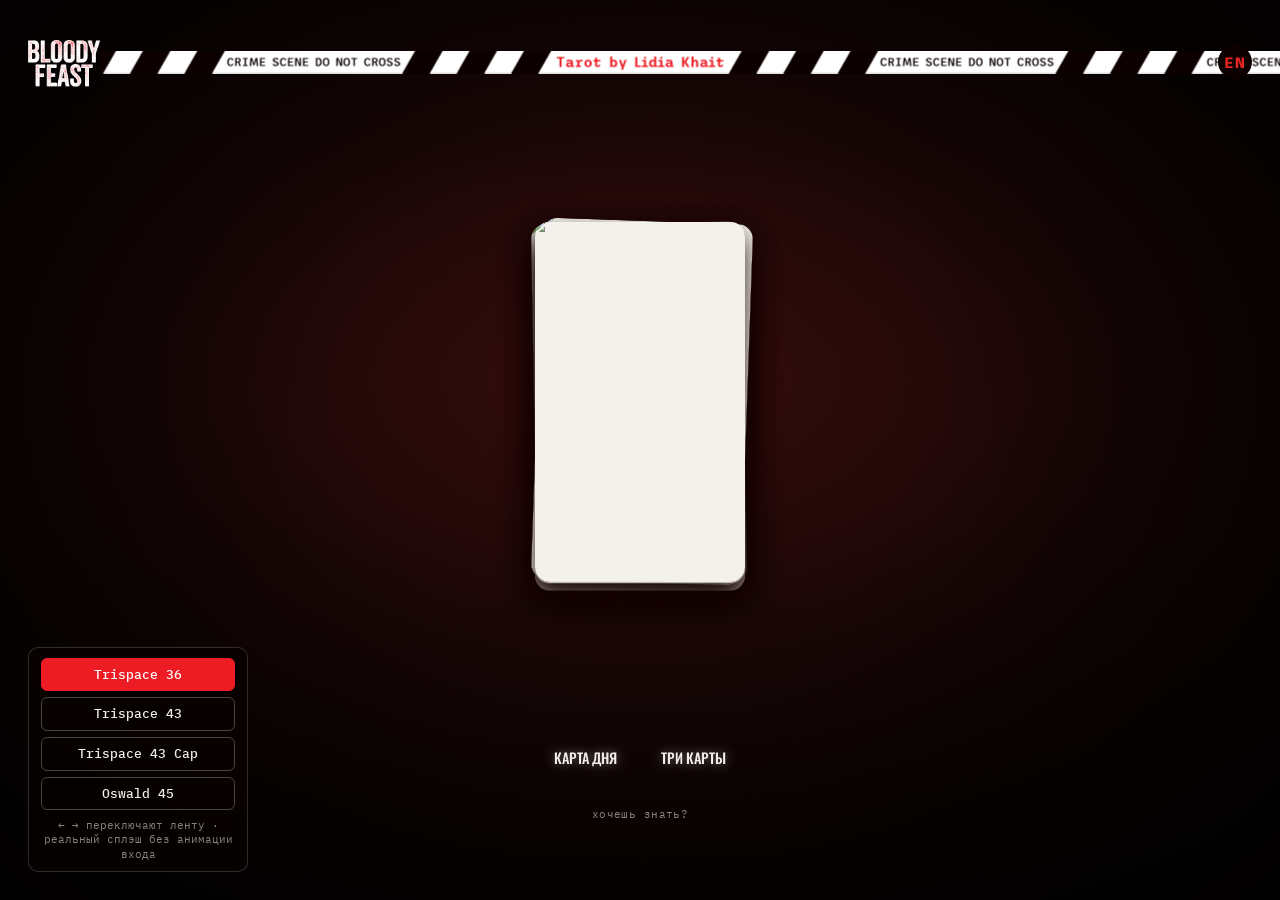
==== tape-screen.html @ b01a29f0 "Cursor: add a splash-screen tape picker so the non-base SVGs can be compared live." ====
<!DOCTYPE html>
<html lang="ru">
<head>
<meta charset="UTF-8">
<meta name="viewport" content="width=device-width, initial-scale=1, viewport-fit=cover">
<title>Tape screen preview</title>
<link href="https://fonts.googleapis.com/css2?family=IBM+Plex+Mono:wght@300;400;500;700&family=Montserrat:wght@600&family=Oswald:wght@500;700&family=Trispace:wght@100;300;400;500;600;700&display=swap" rel="stylesheet">
<link rel="stylesheet" href="style.css?v=139">
<style>
  /* jump straight to the docked splash — compare tapes on the live layout */
  body.tape-preview{cursor:default;}
  body.tape-preview .glow,
  body.tape-preview .vignette{pointer-events:none;}
  .tape-picker{
    position:fixed; left:28px; bottom:28px;
    z-index:100; display:flex; flex-direction:column; gap:6px; align-items:stretch;
    max-width:220px;
    padding:10px 12px; border-radius:10px;
    background:rgba(8,2,2,.78); border:1px solid rgba(242,239,234,.18);
    backdrop-filter:blur(8px);
  }
  .tape-picker button{
    appearance:none; border:1px solid rgba(242,239,234,.28);
    background:transparent; color:#f2efea;
    font:500 13px/1.2 'IBM Plex Mono', monospace;
    padding:8px 12px; border-radius:6px; cursor:pointer;
  }
  .tape-picker button:hover{border-color:#ed1c24; color:#fff;}
  .tape-picker button.is-on{background:#ed1c24; border-color:#ed1c24; color:#fff;}
  .tape-picker .hint{
    width:100%; text-align:center; color:rgba(242,239,234,.55);
    font:400 11px/1.3 'IBM Plex Mono', monospace; margin-top:2px;
  }
  @media (hover:hover) and (pointer:fine){
    body.tape-preview #opening{padding-bottom:88px;}
  }
</style>
</head>
<body class="noir intro-done fonts-ready tape-preview">
<div class="glow"></div>
<canvas id="dust"></canvas>
<div class="vignette"></div>
<div class="chalk" id="chalk" aria-hidden="true">
  <img id="chalkPlain" src="assets/SVG/contour%20without%20frame.svg?v=2" alt="">
  <img id="chalkFrame" src="assets/SVG/contour%20with%20frame.svg?v=2" alt="">
</div>

<div id="intro" class="intro-layer" aria-hidden="true">
  <div class="intro-brand" id="introBrand">
    <img class="intro-logo" id="introLogo" src="assets/logo-big.png" alt="Bloody Feast Tarot">
    <div class="intro-tape-wrap" id="introTapeWrap">
      <div class="intro-tape" id="introTape" role="img" aria-label="Crime scene tape"></div>
    </div>
  </div>
</div>

<div class="lang-switch" id="langSwitch"><button id="langBtn" aria-label="Language">EN</button></div>

<div class="scene" id="opening">
  <div class="velvet" id="velvet">
    <div class="deck-stack" id="deckStack">
      <div class="dcard"><img src="assets/card-back.png" alt=""><div class="paper"></div></div>
      <div class="dcard"><img src="assets/card-back.png" alt=""><div class="paper"></div></div>
      <div class="dcard"><img src="assets/card-back.png" alt=""><div class="paper"></div></div>
    </div>
  </div>
  <div class="spread-options" id="spreadOpts">
    <div class="opt-col"><button class="opt" data-mode="day">Карта дня</button></div>
    <button class="opt" data-mode="three">Три карты</button>
  </div>
  <div class="whisper" id="whisper">хочешь знать?</div>
</div>

<nav class="tape-picker" id="tapePicker" aria-label="Tape variants">
  <button type="button" data-tape="Trispace 36.svg" class="is-on">Trispace 36</button>
  <button type="button" data-tape="Trispace 43.svg">Trispace 43</button>
  <button type="button" data-tape="Trispace 43 Cap.svg">Trispace 43 Cap</button>
  <button type="button" data-tape="Oswald 45.svg">Oswald 45</button>
  <div class="hint">← → переключают ленту · реальный сплэш без анимации входа</div>
</nav>

<script>
const TAPES=[
  'Trispace 36.svg',
  'Trispace 43.svg',
  'Trispace 43 Cap.svg',
  'Oswald 45.svg',
];

async function loadTape(name){
  const host=document.getElementById('introTape');
  const raw=await fetch(encodeURI('assets/SVG/'+name)).then(r=>r.text());
  const doc=new DOMParser().parseFromString(raw,'image/svg+xml');
  const svg=doc.querySelector('svg');
  if(!svg || !host) return null;
  svg.setAttribute('preserveAspectRatio','xMinYMid meet');
  for(const img of svg.querySelectorAll('image')){
    const href=img.getAttribute('href')||img.getAttributeNS('http://www.w3.org/1999/xlink','href');
    if(href){
      img.setAttributeNS('http://www.w3.org/1999/xlink','href',href);
      img.setAttribute('href',href);
    }
  }
  host.replaceChildren(svg);
  return svg;
}

function redLetters(svg){
  return [...svg.querySelectorAll('path.cls-1, path.st1')];
}
function letterBox(letters){
  let minX=Infinity,maxX=-Infinity,minY=Infinity,maxY=-Infinity;
  for(const letter of letters){
    const b=letter.getBBox();
    minX=Math.min(minX,b.x); maxX=Math.max(maxX,b.x+b.width);
    minY=Math.min(minY,b.y); maxY=Math.max(maxY,b.y+b.height);
  }
  return {cx:(minX+maxX)/2};
}

function isDesk(){
  return matchMedia('(hover:hover) and (pointer:fine)').matches;
}

function placeTape(svg){
  const tape=document.getElementById('introTapeWrap');
  const host=document.getElementById('introTape');
  const brand=document.getElementById('introBrand');
  if(!svg || !tape || !host) return;
  const letters=redLetters(svg);
  const vb=svg.viewBox.baseVal;
  if(!letters.length || !vb?.width) return;
  const redFrac=letterBox(letters).cx/vb.width;
  const desk=isDesk();
  if(!desk){
    tape.style.height='35px';
    void host.offsetWidth;
    const hostW=host.offsetWidth||1;
    const L=tape.getBoundingClientRect().left;
    const p=100*(innerWidth/2-L-redFrac*hostW)/hostW;
    host.style.transform=`translateX(${p}%)`;
    return;
  }
  const safeTop=parseFloat(getComputedStyle(document.documentElement).paddingTop)||0;
  const left=28, top=40+safeTop, width=72;
  const cssTapeH=Math.max(14, Math.min(23, innerWidth*0.03));
  const aspect=vb.width/vb.height;
  const L=left+width;
  const mid=innerWidth/2;
  const minW=Math.max((mid-L)/redFrac,(innerWidth-mid)/(1-redFrac))+4;
  const H=Math.max(cssTapeH, minW/aspect);
  tape.style.height=H+'px';
  brand.style.left=left+'px';
  brand.style.top=top+'px';
  brand.style.width=width+'px';
  void host.offsetWidth;
  const W=host.offsetWidth||1;
  const p=100*(mid-L-redFrac*W)/W;
  host.style.transform=`translateX(${p}%)`;
}

let current=0;
async function show(i){
  current=(i+TAPES.length)%TAPES.length;
  const name=TAPES[current];
  document.querySelectorAll('.tape-picker button[data-tape]').forEach(btn=>{
    btn.classList.toggle('is-on', btn.dataset.tape===name);
  });
  const svg=await loadTape(name);
  requestAnimationFrame(()=>placeTape(svg));
}

document.getElementById('tapePicker').addEventListener('click', e=>{
  const btn=e.target.closest('button[data-tape]');
  if(!btn) return;
  show(TAPES.indexOf(btn.dataset.tape));
});
addEventListener('keydown', e=>{
  if(e.key==='ArrowRight' || e.key==='ArrowDown') show(current+1);
  if(e.key==='ArrowLeft' || e.key==='ArrowUp') show(current-1);
});
addEventListener('resize', ()=>{
  const svg=document.querySelector('#introTape svg');
  if(svg) placeTape(svg);
});

show(0);
</script>
</body>
</html>
---- style.css ----
:root{
  box-sizing:border-box; padding-top:env(safe-area-inset-top,0px); padding-bottom:env(safe-area-inset-bottom,0px);
  --red:#a11322; --ink:#eee3d8; --muted:#9d8f8a;
  /*--card-edge:.01px solid #2b0503; */ /* thin warm near-black red outline of every card */
  /* theme: gold esoteric by default, body.noir switches to the deck's red / black / white */
  --accent:#c9a24b; --accent-rgb:201,162,75; --orient:#d1444f;
  --glow:rgba(180,120,40,.16); --head-font:'Cinzel',serif;
  --tface-bg:radial-gradient(ellipse at 50% 38%, #310d06 0%, #1a0a0e 60%, #0c0507 100%);
  --tface-frame:rgba(201,162,75,.55); --tface-num:var(--accent); --tface-text:var(--accent);
}
/* noir background: dark burgundy velvet - sheen in the middle, deep folds at the edges, fine pile grain */
body.noir{
  background:radial-gradient(ellipse 75% 65% at 50% 42%, #2a0a09 0%, #1a0606 45%, #0c0303 80%, #060202 100%);
}
body.noir::before{content:''; position:fixed; inset:0; z-index:0; pointer-events:none; opacity:.22; mix-blend-mode:overlay;
  background:url("data:image/svg+xml,%3Csvg xmlns='http://www.w3.org/2000/svg' width='220' height='220'%3E%3Cfilter id='n'%3E%3CfeTurbulence type='fractalNoise' baseFrequency='.9' numOctaves='2' stitchTiles='stitch'/%3E%3CfeColorMatrix values='0 0 0 0 .5 0 0 0 0 .5 0 0 0 0 .5 0 0 0 1.2 0'/%3E%3C/filter%3E%3Crect width='100%25' height='100%25' filter='url(%23n)'/%3E%3C/svg%3E");}
body.noir{
  --red:#e42423; --ink:#e9e6e1; --muted:#aaa6a1;
  --accent:#f2efea; --accent-rgb:242,239,234; --orient:#e42423;
  --glow:rgba(110,35,20,.14); --head-font:'Trispace',sans-serif;
  --tface-bg:#f4f1ec; --tface-frame:#111; --tface-num:#e42423; --tface-text:#111;
}
*{box-sizing:border-box; -webkit-tap-highlight-color:transparent;}
html,body{height:100%;margin:0; background:#050303; overflow:hidden; font-family:'Trispace',sans-serif;}
body{color:var(--ink); position:relative;}
canvas#dust{position:fixed; inset:0; z-index:1; pointer-events:none;}
.vignette{position:fixed; inset:0; z-index:2; pointer-events:none;
  background:radial-gradient(ellipse at 50% 45%, transparent 30%, rgba(0,0,0,.75) 100%);}
/* chalk body behind the deck. the drawings are already transparent, so the white line sits on the velvet */
.chalk{display:none;}
@media (hover:hover) and (pointer:fine){
  .chalk{display:block; position:fixed; inset:0; z-index:1; pointer-events:none;}
  .chalk img{position:absolute; left:50%; top:50%; width:min(92vw, 1120px); opacity:0;
    user-select:none; -webkit-user-drag:none; transform-origin:50% 50%;}
}
.glow{position:fixed; inset:0; z-index:0; pointer-events:none;
  background:radial-gradient(ellipse 55% 40% at 50% 42%, var(--glow), transparent 70%);
  animation:flicker 5s infinite ease-in-out;}
@keyframes flicker{0%,100%{opacity:.85}30%{opacity:1}45%{opacity:.7}60%{opacity:.95}80%{opacity:.75}}

.scene{position:fixed; inset:0; z-index:3; display:flex; flex-direction:column; align-items:center; justify-content:center;}
.scene[hidden]{display:none;}

/* ---------- OPENING ---------- */
.velvet{--deck-w:140px; position:relative; width:min(92vw,520px); height:min(60vh,420px);}
.deck-stack{position:absolute; left:50%; top:50%; transform:translate(-50%,-50%);
  width:var(--deck-w); height:calc(var(--deck-w) * 1.7149);} /* 570:977.5, the cut size */
/* the bottom card lies under the rest of the deck (::before, z 1), the other two on top of it (z 2);
   app.js keeps this up as the shuffle moves the cards around */
.deck-stack .dcard{position:absolute; inset:0; z-index:2; overflow:hidden; border-radius:calc(var(--deck-w) * var(--card-r,.07));
  border:var(--card-edge);
  box-shadow:calc(var(--ex,0px) * .1) calc(var(--ey,9px) * .1) 0 #d6cfc6, calc(var(--ex,0px) * .17) calc(var(--ey,9px) * .17) 0 #6f675f,
    0 12px 26px rgba(20,2,2,.9);}
.deck-stack .dcard:first-child{z-index:0;}
/* the rest of the deck under the three top cards: its edge of stacked paper shows on the sides tilted
   towards the viewer; app.js sets --ex / --ey (how far the edge sticks out) from the deck's tilt */
.deck-stack::before{content:''; position:absolute; inset:0; z-index:1; border-radius:calc(var(--deck-w) * var(--card-r,.07));
  background:#e4ddd3; opacity:var(--edge-o,1); transition:opacity .4s;
  box-shadow:
    calc(var(--ex,0px) * .083) calc(var(--ey,9px) * .083) 0 #ddd6cc, calc(var(--ex,0px) * .167) calc(var(--ey,9px) * .167) 0 #c4bcb1,
    calc(var(--ex,0px) * .25)  calc(var(--ey,9px) * .25)  0 #ddd6cc, calc(var(--ex,0px) * .333) calc(var(--ey,9px) * .333) 0 #c4bcb1,
    calc(var(--ex,0px) * .417) calc(var(--ey,9px) * .417) 0 #ddd6cc, calc(var(--ex,0px) * .5)   calc(var(--ey,9px) * .5)   0 #c4bcb1,
    calc(var(--ex,0px) * .583) calc(var(--ey,9px) * .583) 0 #ddd6cc, calc(var(--ex,0px) * .667) calc(var(--ey,9px) * .667) 0 #c4bcb1,
    calc(var(--ex,0px) * .75)  calc(var(--ey,9px) * .75)  0 #ddd6cc, calc(var(--ex,0px) * .833) calc(var(--ey,9px) * .833) 0 #c4bcb1,
    calc(var(--ex,0px) * .917) calc(var(--ey,9px) * .917) 0 #ddd6cc, var(--ex,0px) var(--ey,9px) 0 #5e564e,
    var(--ex,0px) calc(var(--ey,9px) + 16px) 32px rgba(20,2,2,.92);}
.velvet{touch-action:none;} /* a finger dragging over the deck tilts it */
.deck-stack .dcard:nth-child(1){transform:rotate(-1deg) translate(-1px,1px);}
.deck-stack .dcard:nth-child(2){transform:rotate(2deg) translate(2px,-1px);}
.deck-stack .dcard:nth-child(3){transform:rotate(0deg);}
/* a card image is shown cut along its print cut line: scaled and shifted so the bleed falls outside */
.deck-stack .dcard img, .face img{position:absolute; display:block; max-width:none;
  width:var(--img-w,108.25%); height:var(--img-h,104.76%); left:var(--img-x,-4.04%); top:var(--img-y,-2.3%);
  /* the image crops itself to the cut line too: iOS browsers now and then stop clipping a moving card to
     its rounded corners (overflow + border-radius), and the bleed would show all round it */
  clip-path:var(--img-clip); -webkit-clip-path:var(--img-clip);}

/* the texts appear only once the web fonts are in, so they never jump from a fallback font */
body:not(.fonts-ready) h1.title{visibility:hidden;}
/* the countdown hangs under "Карта дня" out of the flow, so nothing on the screen shifts when it appears */
.opt-col{position:relative;}
.ask-sub{position:absolute; left:50%; top:100%; transform:translateX(-50%); margin-top:4px; white-space:nowrap; text-align:center;
  color:var(--muted); font-size:14px; line-height:1.2; font-style:italic; letter-spacing:.5px; transition:opacity .5s ease-in-out;}
.ask-sub.gone{opacity:0;}
/* the negative margin cancels the spacing after the last digit */
.ask-sub .countdown{display:block; width:fit-content; margin:3px auto 0; font-family:var(--head-font); font-style:normal; font-size:16px;
  line-height:1; letter-spacing:.171em; color:var(--accent); opacity:.8; font-variant-numeric:tabular-nums; font-weight:700;}
.ask-sub .cd-row{display:flex; align-items:center; justify-content:center; gap:7px; margin-top:3px;}
.ask-sub .cd-row .countdown{margin:0;}
/* the fortune-teller's whisper under the choice of readings, answered by "Теперь ты знаешь" at the end; it keeps
   room above it for the countdown hanging under "Карта дня", so the two never meet on a short screen */
.whisper{position:relative; margin-top:66px; z-index:5; text-align:center;
  color:var(--muted); font-family:'Trispace',sans-serif; font-weight:400; font-style:normal;
  font-size:16px; letter-spacing:.04em; opacity:.8; pointer-events:none; transition:opacity .8s ease-in-out;}
.whisper.gone, .whisper.swap{opacity:0;}
/* the same line, in the whisper's place, only while a second click can hurry the cards */
.rush-hint{position:fixed; left:0; right:0; bottom:80px; z-index:46; margin:0; text-align:center;
  pointer-events:none; opacity:0; color:var(--muted); font-family:'Trispace',sans-serif; font-weight:400;
  font-style:normal; line-height:1; transition:opacity .8s ease-in-out;}
.rush-hint.on{opacity:.8;}
body:not(.fonts-ready) .whisper{visibility:hidden;}
.ask-sub .countdown::after{content:''; margin-right:-.18em;}
body:not(.fonts-ready) .ask-sub{visibility:hidden;}

/* the two readings under the deck, each one starts its own; above the swirling cards (z up to ~2000) */
.spread-options{position:relative; z-index:3000; display:flex; gap:44px; justify-content:center; margin-top:34px; transition:opacity .5s ease-in-out;}
.spread-options.gone{opacity:0; pointer-events:none; transition-delay:.35s;}
/* "Далее" / "Завершить" / "Узнать" fill with red from the left while pointed at or tapped; the red band has
   half a word of plain colour on each side, so no glyph reaching past its box (the foot of Д) catches a sliver
   of it at rest */
.finish-btn .fill{color:var(--red); -webkit-text-fill-color:var(--red); background:none;}
@keyframes call{0%{background-position:100% 0;} 28%, 58%{background-position:50% 0;} 86%, 100%{background-position:0 0;}}
.opt{position:relative; background:none; border:none; padding:8px 0; font-family:var(--head-font); font-size:19px; font-weight:700;
  letter-spacing:2.85px; margin-right:-2.85px; color:var(--accent); cursor:var(--cur-on); text-transform:uppercase;
  text-shadow:0 0 12px rgba(var(--accent-rgb),.45); transition:color .35s ease, text-shadow .35s ease, opacity .35s ease;}
.opt::after{content:''; position:absolute; left:0; right:3px; bottom:0; height:1px; background:var(--red);
  transform:scaleX(0); transition:transform .35s ease;}
.opt.done{opacity:.45; text-shadow:none; cursor:var(--cur);}
@media (hover:hover) and (pointer:fine){
  .opt:not(.done):hover::after,
  .opt:not(.done).hand-on::after{transform:scaleX(1);}
}
/* phones: a thin frame shows round one reading, then round the other - pick one; once the card of the day is
   drawn, only "Три карты" keeps calling. It lies outside the words' box, so nothing moves */
@media not all and (hover:hover) and (pointer:fine){
  .opt::before{content:''; position:absolute; top:0; bottom:0; left:-18px; right:-15px; border:.67px solid rgba(var(--accent-rgb),.55);
    border-radius:24px; opacity:0; animation:frame 8s ease-in-out infinite; pointer-events:none;}
  .opt-col + .opt::before{animation-delay:4s;}
  /* hidden, never stopped: a stopped frame would start its cycle over and blink together with the other */
  .opt.done::before, .opt:not(.done):active::before, .opt.tap::before{visibility:hidden;}
  /* a tap: only the words turn red */
  .opt:not(.done):active, .opt.tap{color:var(--red); text-shadow:0 0 10px rgba(228,36,35,.7), 0 0 24px rgba(228,36,35,.45);}
}
@keyframes frame{0%{opacity:0;} 20%, 30%{opacity:1;} 50%, 100%{opacity:0;}}
body:not(.fonts-ready) .spread-options{visibility:hidden;}

/* ---------- FAN ---------- */
#fanScreen{justify-content:flex-start; padding-top:calc(48px + env(safe-area-inset-top,0px));}
/* three cards, desktop: under the lower arc, "выбери…" at rest; the period only while the cursor is on a card */
.pick-list{position:fixed; z-index:1500; transform:translateX(-50%); display:flex; flex-direction:column; align-items:center;
  opacity:0; transition:opacity .5s ease-in-out; pointer-events:none;}
.pick-list.on{opacity:1;}
.pick-line, .pick-go{visibility:hidden;}
.pick-line{font-family:var(--head-font); font-size:1em; font-weight:700; line-height:1.38; letter-spacing:.19em; text-transform:uppercase;}
.pick-go{margin-top:.5em; font-size:max(13px, .5em); line-height:1.6;}
.pick-hint{position:absolute; top:0; display:grid; justify-items:center;}
.pick-word{grid-area:1/1; font-family:var(--head-font); font-size:1.3em; font-weight:700; letter-spacing:.19em; margin-right:-.19em; white-space:nowrap;
  color:var(--accent); text-transform:uppercase; text-shadow:0 0 12px #000, 0 0 4px #000;
  opacity:0; transform:translateY(8px); transition:opacity .5s ease, transform .5s ease;}
.pick-word.on{opacity:1; transform:none; transition-delay:.25s;}
.pick-word.pick-ask{font-family:inherit; font-size:.9em; font-style:italic; letter-spacing:.95px; margin-right:0; text-transform:none; color:var(--ink);}
.spread-cap{position:fixed; z-index:1500; display:flex; flex-direction:column; align-items:center; gap:3px;
  text-align:center; transform:translate(-50%,0); opacity:0; transition:opacity .5s ease-in-out; pointer-events:none;}
.spread-cap.above{transform:translate(-50%,-100%);}
.spread-slot.on, .spread-cap.on{opacity:1;}
.cap-pos{font-family:var(--head-font); font-size:16px; font-weight:400; letter-spacing:.12em; color:var(--ink); text-transform:uppercase;}
.cap-name{font-family:var(--head-font); font-size:20px; font-weight:500; letter-spacing:.12em; line-height:1.25; color:var(--accent); text-transform:uppercase;}
.cap-name:empty{display:none;}
.cap-title{display:none;}
/* perspective makes .fan the containing block of its position:fixed cards, so it must cover the
   viewport exactly - otherwise every card is shifted by the offset of .fan */
.fan{position:fixed; inset:0; perspective:1000px; touch-action:none;} /* a finger dragging over it tilts the opened card */
.fcard{position:fixed; width:var(--cw,69px); height:var(--ch,118px);
  margin:calc(var(--ch,118px) / -2) 0 0 calc(var(--cw,69px) / -2);
  pointer-events:none; transform-origin:50% 50%; transition:filter .9s ease-in-out, opacity 1s ease-in-out;} /* hit-testing is done in app.js */
/* while a card lies open the rest of the table is cleared away (app.js, clearTable): out of the page
   altogether, so weak devices carry only the cards in play */
.fcard.dim{pointer-events:none;}
.fcard.away{display:none;}
/* a card lying face down has no front at all (app.js sets .up once it starts turning): two faces on
   each card of the fan made the browser redraw far more on every frame */
.fcard:not(.up) .face.front{display:none;}
.fcard:not(.up) .face{backface-visibility:visible;}
.fcard.mover{pointer-events:none; box-shadow:0 0 0 1px rgba(0,0,0,.3); transition:none;} /* its fade is GSAP's */
.fcard-inner{position:relative; width:100%; height:100%; transform-style:preserve-3d;}
.face{position:absolute; inset:0; border-radius:calc(var(--cw,69px) * var(--card-r,.07)); overflow:hidden; backface-visibility:hidden;
  border:var(--card-edge); box-shadow:0 7px 16px rgba(20,2,2,.85);}
/* a card lying face down in an arc: a thin paper edge along its left side, where it overlaps its neighbour */
.face.back{box-shadow:-1px .5px 0 #d6cfc6, -1.8px .9px 0 #6f675f, 0 7px 16px rgba(20,2,2,.85);}
.fcard.mirrored .face.back{box-shadow:1px .5px 0 #d6cfc6, 1.8px .9px 0 #6f675f, 0 7px 16px rgba(20,2,2,.85);} /* lower arc: overlaps its right neighbour */
.face.front{transform:rotateY(180deg);}
.face.front::before{content:''; position:absolute; inset:0; background:#1a0f14;}
/* every layer that fills a whole card rounds its own corners, for the same iOS reason as the card images */
.paper, .face.front .gloss, .face.front .tface, .face.front::before{clip-path:var(--card-clip); -webkit-clip-path:var(--card-clip);}
/* the bleed is uneven, so a card turned upside down is cut along the mirrored line to still fill its card exactly */
.face.front .reversed{transform:rotate(180deg); clip-path:var(--img-clip-rev); -webkit-clip-path:var(--img-clip-rev);}
/* a face with artwork is white paper until its picture has loaded, then the picture fades in */
.face.front:has(> img.fart)::before{background:#fff;}
.face.front img.fart{opacity:0; transition:opacity .3s ease;}
.face.front img.fart.loaded{opacity:1;}
img{-webkit-user-drag:none; user-select:none; -webkit-user-select:none; -webkit-touch-callout:none;}
/* sheen of glossy paper; renderCard moves and fades it with the card's tilt */
.face.front .gloss{position:absolute; inset:0; pointer-events:none; opacity:0; background-size:300% 300%;
  background-image:linear-gradient(115deg, rgba(0,0,0,.07) 0%, transparent 38%, rgba(255,255,255,.55) 49%, rgba(255,255,255,.12) 55%, transparent 64%, rgba(0,0,0,.07) 100%);}
/* desktop, closing screen: more cards of the deck, each a link to the shop */
.fcard.showcase{pointer-events:auto;}
/* a gloved hand. chalk while it rests, the bare hand on anything that can be pressed.
   CSS still needs one anchor pixel (centre of the sprite); app.js treats the whole hand as the hit. */
:root{--cur:-webkit-image-set(url(assets/cursor-chalk.png) 1x, url(assets/cursor-chalk-2x.png) 2x) 13 21, auto;
  --cur-on:-webkit-image-set(url(assets/cursor-hand.png) 1x, url(assets/cursor-hand-2x.png) 2x) 14 21, pointer;}
html{cursor:var(--cur);}
button:not(:disabled), a[href], .deck-stack, .fcard.showcase{cursor:var(--cur-on);}
/* any part of the hand over a control — not only the centre pixel */
html.cur-hand{cursor:var(--cur-on);}
html.cur-hand *{cursor:inherit;}
/* the white of an illustration is shown as warm paper, like the faces without artwork;
   it turns pure white under the cursor */
.paper{position:absolute; inset:0; pointer-events:none; background-color:#f4f1ec; mix-blend-mode:multiply;
  transition:background-color .6s ease-in-out;}
/* multiplied by white it vanishes; its colour is faded, not its opacity: fading the opacity of a blended layer
   splits the card into new layers, which Chrome first shows blurred at low resolution */
.fcard.lit .paper, .fcard.showcase:hover .paper, .deck-stack.lit .paper{background-color:#fff;}
body.noir .face.front .tface{transition:background-color .6s ease-in-out;}
body.noir .fcard.lit .tface{background:#fff;}
/* desktop: the opened card's name, huge, across the screen behind the card */
.big-name{position:fixed; left:50%; z-index:950; will-change:transform; pointer-events:none; white-space:nowrap;
  font-family:'Oswald',sans-serif; font-weight:700; text-transform:uppercase; line-height:1; color:#b71b1b;}
/* opaque colours (as the former translucent ones look on the darkened screen): the name is drawn twice,
   in front of and behind the card, and the two copies must look like one where they overlap */
body:not(.noir) .big-name{font-family:'Cinzel',serif; color:#5e4c25;}
/* units of text that surface like ink; kept whole so a line never breaks inside a word */
.ink-word{display:inline-block; white-space:nowrap;}
.ink{display:inline-block;}
/* face for cards that have no artwork yet; every size is relative to the card width */
.face.front .tface{position:absolute; inset:0; display:flex; flex-direction:column; align-items:center; justify-content:center;
  background:var(--tface-bg);}
.face.front .tframe{position:absolute; inset:calc(var(--cw,76px) * .06); border:1px solid var(--tface-frame);
  border-radius:calc(var(--cw,76px) * .05); box-shadow:inset 0 0 calc(var(--cw,76px) * .08) rgba(var(--accent-rgb),.15);}
.face.front .fnum{font-family:var(--head-font); font-weight:700; color:var(--tface-num); font-size:calc(var(--cw,76px) * .16);
  letter-spacing:.95px; margin-bottom:calc(var(--cw,76px) * .08); opacity:.85;}
.face.front .ftext{font-family:var(--head-font); font-weight:700; font-size:calc(var(--cw,76px) * .12); letter-spacing:.475px; color:var(--tface-text);
  text-align:center; padding:0 calc(var(--cw,76px) * .12); line-height:1.25;}
.toast{position:absolute; bottom:2%; left:50%; transform:translateX(-50%); color:var(--muted); font-size:13px; font-style:italic; opacity:0; transition:opacity .5s ease-in-out; white-space:nowrap;}
.toast.show{opacity:1;}

/* ---------- REVEAL (in place over fan) ---------- */
/* above the fan and the cards put away (z 900), under the big name (950) and whatever is lit (990 and up) */
.dim-overlay{position:fixed; inset:0; pointer-events:none; z-index:940; opacity:0;
  background:radial-gradient(ellipse at 50% 45%, transparent 30%, rgba(0,0,0,.75) 100%),
    radial-gradient(ellipse 75% 65% at 50% 42%, #2a0a09 0%, #1a0606 45%, #0c0303 80%, #060202 100%);}
/* a copy of the velvet of the start screen (app.js fades it): it covers the table while the table is cleared
   away or brought back, and blocks it while a card is open */
.dim-overlay.on{pointer-events:auto;}
.meaning-panel{position:absolute; left:50%; bottom:6%; transform:translateX(-50%); max-width:420px; width:88%;
  text-align:center; z-index:6; opacity:0; transition:opacity .7s .35s ease-in-out; pointer-events:none;}
.meaning-panel.show{opacity:1; pointer-events:auto;}
.meaning-panel .pos-label{display:block; font-family:var(--head-font); font-weight:400; color:var(--ink); font-size:16px; letter-spacing:.96px;
  text-transform:uppercase; margin-bottom:6px;}
.meaning-panel .pos-label:empty{display:none;}
@media (hover:hover) and (pointer:fine){ #mPos{display:none;} }
/* the suit's drawing over the name: the long wand and sword by width, the cup and pentacle by height */
.meaning-panel h2{font-family:var(--head-font); font-weight:500; color:var(--accent); letter-spacing:1.2px; font-size:20px; margin:0 0 2px;}
/* the card's own title from the guidebook, Minor Arcana only */
.meaning-panel .card-title{display:block; font-family:'Trispace',sans-serif; font-weight:300; font-style:normal;
  color:var(--ink); opacity:.9; font-size:16px; letter-spacing:0; margin:0 0 8px;}
.meaning-panel .card-title:empty{display:none;}
.meaning-panel .orient{display:block; font-family:var(--head-font); font-weight:700; color:var(--orient); font-size:14px; letter-spacing:1.9px; text-transform:uppercase; margin-bottom:6px;}
.meaning-panel p{color:var(--ink); font-size:16px; line-height:1.45; margin:0 0 16px;}
.meaning-end{display:flex; align-items:center; justify-content:center; gap:22px; margin-top:2px;}
.finish-btn{font-family:var(--head-font); font-weight:600; font-size:24px; letter-spacing:1.14px; text-transform:uppercase; color:var(--red);}
.end-phrase{font-family:'Trispace',sans-serif; font-weight:400; font-style:normal;
  font-size:18px; letter-spacing:.04em; color:var(--ink);}
.end-rule{width:1px; height:26px; background:var(--red); opacity:.85; transform-origin:50% 50%;}
.finish-btn{background:none; border:none; padding:6px 0; cursor:var(--cur-on);}
.finish-btn .fill{display:inline-block;}
.finish-btn .arrow{margin-left:4px; animation-delay:.35s; transition:background-position .35s ease, transform .35s ease;} /* red reaches it after the word */
/* hover effects only where there is a pointer: a phone keeps "hovering" the spot last tapped, and the next
   button showing up under the finger would already look pressed. There a tap fills it (.tap, app.js) */
@media (hover:hover) and (pointer:fine){
  .finish-btn:hover .arrow,
  .finish-btn.hand-on .arrow{transform:translateX(5px); transition-delay:.35s, 0s;}
  .return-btn:hover,
  .return-btn.hand-on{color:var(--ink);}
  .cta:hover,
  .cta.hand-on{color:#ff4d4c;}
  .link-btn:hover,
  .link-btn.hand-on{color:var(--ink);}
}
.finish-btn.tap .fill{animation:none; background-position:50% 0;}
.finish-btn.tap .arrow{transform:translateX(5px);}
.return-btn:active{background:rgba(228,36,35,.15); border-color:var(--red);}
.cta:active{transform:scale(.97);}
.link-btn:active{color:var(--ink);}
.return-btn{background:none; border:none; color:var(--accent);
  font-family:var(--head-font); font-weight:600; font-size:24px; letter-spacing:1.14px; padding:6px 8px; border-radius:0;
  cursor:var(--cur-on); text-transform:uppercase; transition:.2s;}
/* closing screen of a reading */
.finale{display:flex; flex-direction:column; align-items:center;}
.finale p{max-width:340px; margin-left:auto; margin-right:auto;}
.finale .summary{max-width:400px; font-style:italic;}
.finale .summary.card-text{font-style:normal;}
.finale .f-card{width:100%;}
.finale .f-card[hidden]{display:none;}
.finale b{color:var(--accent); font-weight:600;}
.cta{display:inline-block; background:none; color:var(--red); text-decoration:none; font-family:var(--head-font); font-weight:600;
  font-size:24px; letter-spacing:1.14px; text-transform:uppercase; padding:6px 8px; border-radius:0;
  box-shadow:none; transition:.2s;}
body.noir .cta{background:none; color:var(--red); box-shadow:none;}
/* narrow phones: the long "Колода для печати · купить на Etsy" still on one line */
.cta{white-space:nowrap;}
@media (max-width:380px){ .cta{letter-spacing:.95px;} }
/* phones: the shop button on a line of its own above the other two; wide screens: all three on one line,
   the shop in the middle, and the line about the deck unbroken */
.finale-row{display:flex; column-gap:14px; align-items:center; flex-wrap:wrap; justify-content:center;}
.finale-row .cta{order:-2;}
.finale-row .row-break{order:-1; flex-basis:100%; height:14px;}
.finale #fDeck{margin-bottom:14px;}
/* the return line is a phone-only inscription; on the desktop it stays out of the row */
#spreadBack{display:none;}
.finale-cue{display:contents;}
@media (hover:hover) and (pointer:fine) and (min-width:760px){
  .finale{max-width:760px;}
  .finale .summary{max-width:640px;}
  .finale #fDeck{max-width:none; white-space:nowrap;}
  /* the shop button on the centre line of the screen, the other two pressed to its sides whatever their width */
  .finale-row{display:grid; grid-template-columns:1fr auto 1fr; column-gap:22px; width:100%;}
  .finale-row .cta{order:0;}
  .finale-row .row-break{display:none;}
  .finale-row .return-btn{order:-1; justify-self:end;}
  .finale-row .link-btn{justify-self:start;}
}
/* the closing block stands on the bottom of the screen; the cards find room above it (fitAbove / fitRow) */
.finale{top:auto; bottom:calc(28px + env(safe-area-inset-bottom,0px));}
@media (hover:hover) and (pointer:fine){ .finale{bottom:calc(40px + env(safe-area-inset-bottom,0px));} }
.link-btn{background:none; border:none; color:var(--accent); font-family:var(--head-font); font-weight:600; font-size:24px;
  letter-spacing:1.14px; text-transform:uppercase; cursor:var(--cur-on); padding:6px 8px;}
.link-btn .ic{display:inline-block; font-size:1.35em; line-height:0; vertical-align:-.08em; margin-right:2px;}
h1.title{position:fixed; top:calc(14px + env(safe-area-inset-top,0px)); left:50%; transform:translateX(-50%);
  margin:0; width:max-content; white-space:nowrap; font-family:var(--head-font); color:var(--accent);
  font-size:13px; line-height:20px; letter-spacing:2.85px; opacity:.6; z-index:5; text-transform:uppercase;}
/* desktop: a bigger deck and the title lower */
@media (hover:hover) and (pointer:fine){
  /* a little larger, and centred in the gap between the logo and the button block */
  .velvet{--deck-w:210px; position:absolute; left:50%; width:min(92vw,520px); height:auto; margin:0;
    transform:translateX(-50%);
    top:calc(40px + env(safe-area-inset-top, 0px) + 72px * 678 / 840 * .88);
    bottom:calc(80px + 36px + var(--whisper-size) + var(--btn-size) + 32px + var(--count-size));}
  h1.title{top:calc(64px + env(safe-area-inset-top,0px));}
  /* whisper sits 80px off the bottom; 36px above it is the button block, whose lower part is the
     countdown slot. The slot stays 16px under "Карта дня" even while the numbers are hidden. */
  #opening{--whisper-size:clamp(11px, .85vw, 14px); --btn-size:clamp(14px, 1.1111vw, 18px);
    --count-size:clamp(14px, 1.1111vw, 18px);}
  .spread-options{position:absolute; left:0; right:0; margin-top:0; transform:none; align-items:flex-start;
    bottom:calc(80px + 36px + var(--whisper-size));}
  .whisper{position:absolute; left:0; right:0; bottom:80px; margin-top:0; transform:none; line-height:1;}
  .opt-col{display:flex; flex-direction:column; align-items:center; width:max-content;}
  .ask-sub{position:relative; left:auto; top:auto; transform:none; width:100%; height:var(--count-size); margin-top:16px;
    line-height:var(--count-size); text-align:center;}
  .ask-sub .cd-row{position:absolute; left:50%; top:0; transform:translateX(-50%); margin:0;}
  .ask-sub .countdown, .ask-sub .cd-row .countdown{margin:0; font-size:var(--count-size); line-height:var(--count-size); height:var(--count-size);}
}
/* the language button (the language it switches to) in the top right corner and the sound in the top left, on the title's line; only on the resting
   deck, like the choice of spread. The buttons' padding is taken back by margins: big for a finger, 20px tall */
.lang-switch, .sound-btn{position:fixed; top:calc(14px + env(safe-area-inset-top,0px)); height:20px;
  display:flex; align-items:center; gap:2px; z-index:42; font-family:var(--head-font); font-size:11px; line-height:20px;
  letter-spacing:1.9px; color:var(--muted); transition:opacity .5s ease-in-out;}
/* round language badge on the tape's midline. Brand height is the logo ratio (840×678), tape at 38% */
.lang-switch{right:calc(14px + env(safe-area-inset-right,0px)); color:var(--red);
  width:34px; height:34px; justify-content:center;
  font-size:15px; line-height:1; font-weight:700; letter-spacing:.95px;
  top:calc(10px + env(safe-area-inset-top,0px) + min(12vw, 68px) * 678 / 840 * .38 - 17px);}
.sound-btn{left:calc(14px + env(safe-area-inset-left,0px));}
.lang-switch.gone, .sound-btn.gone{opacity:0; pointer-events:none;}
.lang-switch.off{display:none;}
.lang-switch button, .sound-btn{background:none; border:none; padding:10px 4px; margin:-10px 0; font:inherit; letter-spacing:inherit;
  color:inherit; cursor:var(--cur-on); transition:color .3s ease, opacity .5s ease-in-out;}
.lang-switch button{width:34px; height:34px; margin:0; padding:0; border-radius:50%;
  background:#0d0000; border:none; text-shadow:none;
  display:flex; align-items:center; justify-content:center;
  transition:color .3s ease, background-color .3s ease, box-shadow .3s ease;}
.sound-btn{color:var(--muted); margin:0; padding:0 4px;}
.sound-btn::before{content:''; position:absolute; inset:-10px -6px;}
.sound-btn svg{width:15px; height:15px; display:block;}
.sound-btn .wave{transition:opacity .3s ease;}
.sound-btn.muted .wave{opacity:0;}
.sound-btn:not(.muted) .cross{opacity:0;}
@media (hover:hover) and (pointer:fine){
  .lang-switch button:hover,
  .lang-switch button.hand-on{
    background:#2a0808;
    box-shadow:0 0 12px rgba(228,36,35,.85), 0 0 26px rgba(228,36,35,.45);
  }
}
@media (hover:hover){
  .sound-btn:hover,
  .sound-btn.hand-on{color:var(--ink);}
}
@media (hover:hover) and (pointer:fine){
  .sound-btn{top:calc(40px + env(safe-area-inset-top,0px)); left:28px;}
  .lang-switch{right:28px; top:calc(40px + env(safe-area-inset-top,0px) + 72px * 678 / 840 * .38 - 17px);}
}
body:not(.fonts-ready) .lang-switch{visibility:hidden;}
body.noir h1.title{letter-spacing:3.8px; font-weight:700;}
body.noir .meaning-panel h2, body.noir .card-head h2{font-weight:500;}
body.noir h1.title{opacity:.75;}
/* while a card lies open with its description, its name takes the title's place */
h1.title{transition:opacity .5s ease-in-out;}
body.card-open h1.title, body.car-open h1.title{opacity:0 !important;}
.card-head{position:fixed; top:calc(14px + env(safe-area-inset-top,0px)); left:50%; transform:translateX(-50%); z-index:5;
  text-align:center; white-space:nowrap; opacity:0; pointer-events:none; transition:opacity .5s ease-in-out;}
body.card-open .card-head, body.car-open .card-head{opacity:1;}
/* phones, the carousel of the spread: the top card's name stands in the header instead of over its description */
body.car-open #fName{display:none;}
.card-head h2{margin:0; font-family:var(--head-font); font-weight:500; color:var(--accent); font-size:20px; line-height:24px; letter-spacing:.16em;}
.card-head .head-title{display:none;}
.card-head .head-pos{display:none;}
@media (hover:hover) and (pointer:fine){ .card-head{top:calc(64px + env(safe-area-inset-top,0px));} }
/* narrow phones: a smaller title; fitTitle (app.js) keeps it on one line clear of RU / EN */
@media (max-width:480px){ body.noir h1.title{font-size:12px; letter-spacing:2.85px;} }
/* a phone held sideways: the page is made for upright phones and a browser page cannot lock the rotation,
   so it asks to turn the phone back */
.rotate-note, .tablet-note{display:none;}
@media (orientation:landscape) and (max-height:500px) and (pointer:coarse){
  .rotate-note{position:fixed; inset:0; z-index:10000; display:flex; flex-direction:column; align-items:center; justify-content:center;
    gap:14px; background:#050303; color:var(--ink); font-size:19px; font-style:italic; letter-spacing:.5px; text-align:center;}
  .rotate-note .rot-ic{font-size:34px; font-style:normal; color:var(--red); line-height:1;}
}
/* a tablet held upright: the page is made for a wide screen, and a browser page cannot lock the rotation */
body.tablet-portrait .tablet-note{position:fixed; inset:0; z-index:10000; display:flex; flex-direction:column; align-items:center; justify-content:center;
  gap:14px; padding:24px; background:#050303; color:var(--ink); font-size:19px; font-style:italic; letter-spacing:.5px; text-align:center;}
body.tablet-portrait .tablet-note .rot-ic{font-size:34px; font-style:normal; color:var(--red); line-height:1;}
/* phones, three cards: arrows in the free margins beside the stack; placeCarArrows (app.js) sets their height */
.car-arrow{position:fixed; z-index:1200; transform:translate(-50%,-50%); background:none; border:none; padding:14px 12px;
  font-family:var(--head-font); font-weight:700; font-size:40px; line-height:1; color:var(--accent); opacity:0; pointer-events:none;
  text-shadow:0 0 10px rgba(0,0,0,.8); transition:opacity .5s ease-in-out, color .2s;}
body.car-ready .fan.carousel ~ .finale.show ~ .car-arrow{opacity:.75; pointer-events:auto;}
.car-arrow:active{color:var(--red); opacity:1 !important;}

/* —— intro: logo lands top-left, crime-scene tape unrolls from it —— */
.intro-layer{position:fixed; inset:0; z-index:40; pointer-events:none;}
body.intro .intro-layer{pointer-events:auto;}
body.intro h1.title,
body.intro .lang-switch,
body.intro .sound-btn,
body.intro #opening{opacity:0 !important; pointer-events:none;}
@media (hover:hover) and (pointer:fine){
  /* the deck has to show during the intro, while the buttons stay hidden until the logo is in the corner */
  body.intro #opening{opacity:1 !important; pointer-events:none;}
  body.intro .spread-options,
  body.intro .whisper{opacity:0 !important; pointer-events:none;}
  body.intro #deckStack{opacity:0;}
}
body.intro-done h1.title{opacity:0 !important; pointer-events:none;} /* brand mark replaces the text title */
.intro-brand{position:fixed; left:50%; top:50%; transform:translate(-50%,-50%);
  display:block; z-index:41; width:min(72vw, 420px); will-change:transform, width, top, left;}
.intro-logo{position:relative; z-index:2; display:block; width:100%; height:auto; user-select:none;
  -webkit-user-drag:none; transform-origin:left center; clip-path:inset(0 0 0 0);}
/* rail starts at the logo's right edge (not under transparent type); the strip slides in via translateX */
.intro-tape-wrap{position:absolute; left:100%; top:38%; transform:translateY(-50%);
  z-index:1; height:clamp(14px, 3vw, 23px); width:0; overflow:hidden; pointer-events:none;}
.intro-tape{display:block; height:100%; width:max-content; will-change:transform;}
.intro-tape svg{display:block; height:100%; width:auto;}
/* docked brand; rail to the right edge; EN sits on the same axis above the tape */
body.intro-done .intro-brand{left:calc(14px + env(safe-area-inset-left,0px)); top:calc(10px + env(safe-area-inset-top,0px));
  transform:none; width:min(12vw, 68px);}
body.intro-done .intro-logo{clip-path:inset(0 0 12% 0);}
body.intro-done .intro-tape-wrap{
  width:calc(100vw - (14px + env(safe-area-inset-left,0px)) - min(12vw, 68px) - env(safe-area-inset-right,0px));}
@media (hover:hover) and (pointer:fine){
  body.intro-done .intro-brand{left:28px; top:calc(40px + env(safe-area-inset-top,0px)); width:72px;}
  body.intro-done .intro-tape-wrap{width:calc(100vw - 28px - 72px - env(safe-area-inset-right,0px));}
}
/* the tape's own label, lifted out of the rail after the slide so it can grow past the strip */
.tape-zoom{position:fixed; z-index:43; pointer-events:none; transform-origin:50% 50%;}
.tape-zoom svg{display:block; width:100%; height:100%;}
.tape-label{position:absolute; inset:0; display:flex; align-items:center; justify-content:center;
  color:#ed1c24; font-family:'Montserrat',sans-serif; font-weight:600; letter-spacing:.01em;
  line-height:1; white-space:nowrap; opacity:0; pointer-events:none;}
body.tape-period .tape-label{opacity:1;}
body.tape-period .tape-zoom path.st1,
body.tape-period .tape-zoom path.cls-1{visibility:hidden;}
body.card-open .tape-zoom, body.car-open .tape-zoom{opacity:0; transition:opacity .5s ease-in-out;}
/* while a card is open, tuck the brand like the old title */
body.card-open .intro-brand, body.car-open .intro-brand{opacity:0; transition:opacity .5s ease-in-out;}
body.intro-done .intro-brand{transition:opacity .5s ease-in-out;}
@media (prefers-reduced-motion:reduce){
  body.intro #opening, body.intro .lang-switch{opacity:1; pointer-events:auto;}
  #finale #fDeck, #finale #spreadBack{transition:none;}
}

/* phones: the same faces and the same places for the words as on the desktop.
   The draw, the carousel and the button frames stay as they are.
   On load the logo is alone, then the deck screen replaces it. The tape stays across the top. */
@media not all and (hover:hover) and (pointer:fine){
  /* the contour stays off on phones until there is a place where the deck does not hide it */
  body.intro .intro-logo{opacity:0;}
  body.intro .intro-tape-wrap{opacity:0;}
  body.intro-done .intro-logo{display:none;}
  body.intro-done .intro-brand{
    left:0; top:env(safe-area-inset-top, 0px);
    width:100%; height:0; transform:none;}
  /* fixed, and not inside the centred logo, so the plate can sit on the screen's top edge */
  body.tape-grow .intro-tape-wrap,
  body.intro-done .intro-tape-wrap{
    position:fixed; left:0; top:env(safe-area-inset-top, 0px);
    width:100vw; height:35px; transform:none; overflow:hidden; z-index:42;}
  #opening{padding-top:calc(40px + env(safe-area-inset-top, 0px));
    padding-bottom:calc(24px + 16px + 16px + 28px + env(safe-area-inset-bottom, 0px));
    box-sizing:border-box;}
  .spread-options{position:absolute; left:0; right:0; margin-top:0; gap:28px; align-items:flex-start;
    bottom:calc(24px + 16px + 18px + env(safe-area-inset-bottom, 0px));}
  .opt-col{display:flex; flex-direction:column; align-items:center;}
  .ask-sub{position:relative; left:auto; top:auto; transform:none; width:100%; height:16px; margin-top:8px;
    line-height:16px;}
  .ask-sub .cd-row{position:absolute; left:50%; top:0; transform:translateX(-50%); margin:0;}
  .whisper{position:absolute; left:0; right:0; margin-top:0;
    bottom:calc(18px + env(safe-area-inset-bottom, 0px));}
  .rush-hint{display:none;}
  .lang-switch{width:22px; height:22px; z-index:44;
    top:calc(env(safe-area-inset-top, 0px) + 1px);
    right:calc(8px + env(safe-area-inset-right, 0px));
    font-size:10px; font-weight:700; letter-spacing:.04em; line-height:1;}
  .lang-switch button{width:22px; height:22px; margin:0; padding:0; border-radius:50%;
    background:#0d0000; border:none; color:var(--red);
    font:inherit; letter-spacing:inherit; display:flex; align-items:center; justify-content:center; box-shadow:none;}
  h1.title{opacity:0 !important; pointer-events:none;}
  .whisper, .end-phrase{font-family:'Trispace',sans-serif; font-weight:400; font-style:normal;
    letter-spacing:.04em; font-size:14px;}
  /* the same muted colour the desktop whisper has before a hover turns it red */
  .end-phrase{color:color-mix(in srgb, var(--muted) 80%, transparent);}
  .opt, .finish-btn, .return-btn, .cta, .link-btn{font-family:'Oswald',sans-serif; font-weight:500;
    letter-spacing:0; line-height:1; font-size:16px;}
  .opt{margin-right:0;}
  .cap-pos, .meaning-panel .pos-label{font-family:'Trispace',sans-serif; font-weight:400;
    letter-spacing:.12em; font-size:13px; color:var(--red);}
  .cap-name, .meaning-panel h2, .card-head h2{font-family:'Trispace',sans-serif; font-weight:500;
    letter-spacing:0; font-size:18px;}
  .meaning-panel .card-title, .card-head .head-title, .cap-title{font-family:'Trispace',sans-serif;
    font-weight:300; font-style:normal; letter-spacing:0; font-size:14px; line-height:1.2; color:var(--ink); opacity:1;}
  .cap-title{display:block; margin-top:6px;}
  .cap-title:empty{display:none;}
  #mText, #fText, .finale .summary{font-family:'Trispace',sans-serif; font-weight:300; letter-spacing:0;
    font-size:15px; line-height:1.4;}
  .ask-sub .countdown{font-family:'Trispace',sans-serif; font-weight:700; letter-spacing:.171em; font-size:14px;}
  #fDeck{font-family:'Trispace',sans-serif; font-weight:300; font-style:normal; letter-spacing:0; font-size:13px;}
  #fDeck b{color:inherit; font-weight:inherit;}
  .finale .summary{font-style:normal;}
  .velvet{--deck-w:200px;}
  .finish-btn{color:var(--accent);}
  .finish-btn .fill{color:transparent; -webkit-text-fill-color:transparent; -webkit-background-clip:text; background-clip:text;
    background-image:linear-gradient(90deg, var(--accent) 37.5%, var(--red) 37.5% 62.5%, var(--accent) 62.5%);
    background-size:400% 100%; background-position:100% 0; animation:call 3.6s ease-in-out infinite;}
  /* a filled pill: the page glow breathes behind a transparent one, and the button itself seemed to flicker */
  .return-btn{border:1px solid rgba(var(--accent-rgb),.72); padding:9px 12px; border-radius:24px; background:#140606;}
  .cta, body.noir .cta{background:var(--red); color:#fff; padding:10px 14px; border-radius:26px;
    box-shadow:0 0 18px rgba(228,36,35,.4);}
  .link-btn{color:var(--accent); text-shadow:0 0 12px rgba(var(--accent-rgb),.45);}
  /* one sheet only: the period, the name and the quote above the card, the reading across the width,
     the button, then the whisper. The old centred panel, the in-panel caption and the row with the rule
     are not a second layout waiting underneath. */
  #mPos, #mTitle, #fPos, #fName, #fTitle, #endRule, .finish-btn .arrow{display:none;}
  #meaningPanel, #finale{left:0; right:0; bottom:calc(24px + env(safe-area-inset-bottom, 0px));
    top:auto; transform:none; max-width:none; width:100%;}
  #mText, #fSummary, #fText{width:100%; max-width:none; padding:0 20px; box-sizing:border-box; margin:0 0 16px;}
  #finale p{max-width:none;}
  #meaningPanel .meaning-end{flex-direction:column-reverse; gap:12px; margin-top:0;}
  /* the same closing order as the desktop: the buttons, then the line about the deck and the shop */
  #finale{display:flex; flex-direction:column; align-items:center;}
  #finale #fCard, #finale #fSummary{order:0;}
  #finale .finale-row{order:1; display:grid; grid-template-columns:1fr auto 1fr; align-items:center;
    column-gap:6px; width:100%; margin:0; padding:0 4px; box-sizing:border-box;}
  #finale .finale-row .row-break{display:none;}
  #finale .finale-row .return-btn,
  #finale .finale-row .cta,
  #finale .finale-row .link-btn{white-space:nowrap;}
  #finale .finale-row .return-btn{order:0; justify-self:end; padding:9px 10px;}
  #finale .finale-row .cta{order:1; justify-self:center;}
  #finale .finale-row .link-btn{order:2; justify-self:start; position:relative; padding:9px 2px;}
  #finale .finale-row .link-btn::after{content:''; position:absolute; left:0; right:0; bottom:1px; height:1px;
    background:var(--red); transform:scaleY(.5); transform-origin:bottom center;}
  /* the long shop label cannot share the line; it drops under the other two, still above the deck line */
  #finale .finale-row.shop-below{display:flex; flex-wrap:wrap; justify-content:center; column-gap:22px; row-gap:12px;}
  #finale .finale-row.shop-below .return-btn{order:1;}
  #finale .finale-row.shop-below .link-btn{order:2;}
  #finale .finale-row.shop-below .cta{order:3; flex-basis:100%;}
  /* the deck line keeps its height while a card is open, so the buttons above it do not move */
  #finale .finale-cue{display:block; order:2; position:relative; width:100%; margin:14px 0 0;}
  #finale #fDeck{display:block; max-width:none; white-space:normal; width:100%; box-sizing:border-box;
    padding:0 20px; margin:0;
    font-family:'Trispace',sans-serif; font-weight:300; font-style:normal; letter-spacing:0;
    font-size:13px; color:var(--muted); opacity:.8;
    transition:opacity .7s ease;}
  #finale #spreadBack{position:absolute; left:50%; top:32px; transform:translateX(-50%); display:block;
    width:max-content; max-width:calc(100% - 40px); margin:0; padding:6px 2px;
    background:none; border:none; box-shadow:none; appearance:none; -webkit-appearance:none;
    color:var(--accent); font-family:'Oswald',sans-serif; font-weight:500; font-style:normal;
    font-size:16px; letter-spacing:0; line-height:1; text-align:center; text-transform:uppercase;
    cursor:var(--cur-on); opacity:0; visibility:hidden; pointer-events:none;
    transition:opacity .7s ease, visibility 0s linear .7s;}
  body.car-open.car-leaf #finale #fDeck{opacity:0;}
  body.car-open.car-leaf #finale #spreadBack{opacity:1; visibility:visible; pointer-events:auto;
    transition:opacity .7s ease, visibility 0s linear 0s;}
  /* the spread's own paragraph, in the card text's face, between two hairlines */
  body.car-open #fSummary{position:relative; font-style:normal; padding:14px 20px;}
  body.car-open #fSummary::before,
  body.car-open #fSummary::after{content:''; position:absolute; left:0; right:0; height:1px; background:var(--red);
    transform:scaleY(.5); pointer-events:none;}
  body.car-open #fSummary::before{top:0; transform-origin:top center;}
  body.car-open #fSummary::after{bottom:0; transform-origin:bottom center;}
  body.car-open.car-leaf .card-head{pointer-events:auto;}
  .card-head{white-space:normal; display:flex; flex-direction:column; align-items:center;}
  .card-head .head-pos:not(:empty){display:block; font-family:'Trispace',sans-serif; font-weight:400;
    letter-spacing:.12em; margin:0 -.12em 6px 0; text-transform:uppercase; color:var(--red); line-height:1.2; font-size:13px;}
  .card-head h2{white-space:nowrap;}
  .card-head .head-title{display:block; min-height:1.2em; margin-top:6px; white-space:nowrap;}
  /* the spread's own words stay until a card is turned; the caption waits in its place */
  body.car-open:not(.car-leaf) .card-head{opacity:0;}
}
@media not all and (hover:hover) and (pointer:fine){
  html[lang=ru] .cap-pos, html[lang=ru] .meaning-panel .pos-label,
  html[lang=ru] .card-head .head-pos{
    font-family:'IBM Plex Mono',monospace; font-weight:400; letter-spacing:.12em;}
  html[lang=ru] .cap-name, html[lang=ru] .meaning-panel h2, html[lang=ru] .card-head h2{
    font-family:'IBM Plex Mono',monospace; font-weight:500; letter-spacing:.05em;}
  html[lang=ru] #mText, html[lang=ru] #fText, html[lang=ru] .finale .summary{
    font-family:'IBM Plex Mono',monospace; font-weight:400; letter-spacing:.05em;}
  html[lang=ru] #fDeck{font-family:'IBM Plex Mono',monospace; font-weight:300; font-style:normal; letter-spacing:0;}
}

/* desktop type. Sizes sit on the 1440px frame and stay inside the band discussed for other monitors.
   Button shapes, fills, the red sweep and the colours are the GitHub ones. Oswald stays on the buttons. */
@media (hover:hover) and (pointer:fine){
  /* both asides share one size, a step under the buttons and the card text */
  .whisper, .end-phrase, .rush-hint{font-family:'Trispace',sans-serif; font-weight:400; font-style:normal; letter-spacing:.04em;
    font-size:clamp(11px, .85vw, 14px);}
  .opt, .finish-btn, .return-btn, .cta, .link-btn{font-family:'Oswald',sans-serif; font-weight:500; letter-spacing:0; line-height:1;
    font-size:clamp(14px, 1.1111vw, 18px);}
  .opt{margin-right:0; padding:8px 0; color:var(--accent); background:none; border:none; border-radius:0;
    text-shadow:0 0 12px rgba(var(--accent-rgb),.45);}
  .opt::after{left:var(--line-l, 0px); right:var(--line-r, 0px);}
  .finish-btn{padding:6px 0; color:var(--accent); background:none; border:none; border-radius:0;}
  .finish-btn .fill{color:transparent; -webkit-text-fill-color:transparent; -webkit-background-clip:text; background-clip:text;
    background-image:linear-gradient(90deg, var(--accent) 37.5%, var(--red) 37.5% 62.5%, var(--accent) 62.5%);
    background-size:400% 100%; background-position:100% 0;}
  /* chalk glove: quiet. bare glove on the button: the word starts calling */
  .finish-btn.hand-on .fill{animation:call 3.6s ease-in-out infinite;}
  .finish-btn:hover, .finish-btn:hover .fill,
  .finish-btn.hand-on, .finish-btn.hand-on .fill{color:transparent; -webkit-text-fill-color:transparent;}
  .return-btn{color:var(--accent); background:none; border:1px solid rgba(var(--accent-rgb),.4);
    padding:9px 20px; border-radius:24px;}
  .return-btn:hover,
  .return-btn.hand-on{color:var(--accent); background:rgba(228,36,35,.15); border-color:var(--red);}
  /* the same vertical padding and border as Share, so the red pill is the same height */
  .cta, body.noir .cta{color:#fff; -webkit-text-fill-color:#fff; background:var(--red);
    border:1px solid transparent; padding:9px 30px; border-radius:26px; box-shadow:0 0 18px rgba(228,36,35,.4);}
  .cta:hover, body.noir .cta:hover,
  .cta.hand-on, body.noir .cta.hand-on{color:#fff; -webkit-text-fill-color:#fff; transform:translateY(-1px);
    box-shadow:0 0 28px rgba(228,36,35,.65);}
  .link-btn{color:var(--muted); background:none; border:none; border-radius:0; padding:9px 6px; box-shadow:none;}
  .link-btn:hover,
  .link-btn.hand-on{color:var(--ink);}
  .cap-pos, .meaning-panel .pos-label, .pick-word:not(.pick-ask){font-family:'Trispace',sans-serif; font-weight:400; letter-spacing:0;
    font-size:clamp(13px, .9722vw, 16px);}
  .pick-word:not(.pick-ask){letter-spacing:.12em; margin-right:-.12em; font-size:clamp(13px, 1.15vw, 20px); color:var(--accent);}
  /* the ask stays the whisper; the position is the row caption's mono, both sized from the screen */
  .pick-word.pick-ask{font-family:'Trispace',sans-serif; font-weight:400; font-style:normal; letter-spacing:.04em;
    font-size:clamp(11px, .9vw, 15px); color:var(--ink); margin-right:0;}
  .cap-name, .meaning-panel h2, .card-head h2{font-family:'Trispace',sans-serif; font-weight:500; letter-spacing:0;
    font-size:clamp(16px, 1.25vw, 22px);}
  .meaning-panel .card-title, .card-head .head-title{font-family:'Trispace',sans-serif; font-weight:300; font-style:normal; letter-spacing:0;
    font-size:clamp(14px, 1.05vw, 18px);}
  #mText, #fText, .finale .summary{font-family:'Trispace',sans-serif; font-weight:300; letter-spacing:0;
    font-size:clamp(14px, 1.1111vw, 18px);}
  #fDeck{font-family:'Trispace',sans-serif; font-weight:300; font-style:normal; letter-spacing:0;
    font-size:clamp(12px, .95vw, 15px); color:var(--muted); opacity:.8;}
  #fDeck b{color:inherit; font-weight:inherit;}
}
@media (hover:hover) and (pointer:fine){
  html[lang=ru] .cap-pos, html[lang=ru] .meaning-panel .pos-label, html[lang=ru] .pick-word:not(.pick-ask),
  html[lang=ru] body.day-open .card-head .head-pos{font-family:'IBM Plex Mono',monospace; font-weight:400; letter-spacing:.05em;}
  html[lang=ru] .pick-word:not(.pick-ask),
  html[lang=ru] body.day-open .card-head .head-pos{letter-spacing:.12em;}
  html[lang=ru] .cap-name, html[lang=ru] .meaning-panel h2, html[lang=ru] .card-head h2{font-family:'IBM Plex Mono',monospace; font-weight:500; letter-spacing:.05em;}
  html[lang=ru] #mText, html[lang=ru] #fText, html[lang=ru] .finale .summary{font-family:'IBM Plex Mono',monospace; font-weight:400; letter-spacing:.05em;}
  html[lang=ru] #fDeck{font-family:'IBM Plex Mono',monospace; font-weight:300; font-style:normal; letter-spacing:0;}
}
/* desktop card of the day: name, a reserved quote, the card, then the reading across the screen,
   the whisper, and a finish button 80px off the bottom */
@media (hover:hover) and (pointer:fine){
  body.day-open .card-head{white-space:normal; display:flex; flex-direction:column; align-items:center;}
  body.day-open .card-head .head-pos:not(:empty){display:block; font-family:'Trispace',sans-serif; font-weight:400;
    letter-spacing:.12em; margin:0 -.12em 8px 0; text-transform:uppercase; color:var(--red); line-height:1.2;
    font-size:clamp(13px, 1.15vw, 20px);}
  body.day-open .card-head h2{white-space:nowrap;}
  body.day-open .card-head .head-title{display:block; min-height:1.2em; line-height:1.2; margin-top:8px; white-space:nowrap;}
  body.day-open #mTitle{display:none;}
  body.day-open #meaningPanel{left:0; right:0; bottom:80px; top:auto; transform:none; max-width:none; width:100%;}
  body.day-open #mText{width:100%; max-width:none; padding:0 24px; box-sizing:border-box;}
  body.day-open #meaningPanel .meaning-end{flex-direction:column-reverse; gap:16px; margin-top:0;}
  body.day-open #endRule, body.day-open .finish-btn .arrow{display:none;}
  body.day-open .finish-btn{padding:8px 0; color:var(--red); text-shadow:none;
    font-size:clamp(16px, 1.25vw, 20px);}
  /* red sits on the button, then on hover drains downward onto the whisper */
  body.day-open .finish-btn .fill{color:transparent; -webkit-text-fill-color:transparent;
    background-image:linear-gradient(to bottom, #fff 0 50%, var(--red) 50% 100%);
    background-size:100% 200%; background-position:0 100%; background-repeat:no-repeat;
    -webkit-background-clip:text; background-clip:text; animation:none;
    transition:background-position 1.6s ease;}
  body.day-open .finish-btn:hover .fill,
  body.day-open .finish-btn.hand-on .fill{background-position:0 0; transition-duration:.6s;}
  body.day-open .end-phrase{font-size:clamp(12px, .95vw, 16px); opacity:0;
    color:transparent; -webkit-text-fill-color:transparent;
    background-image:linear-gradient(to bottom, color-mix(in srgb, var(--muted) 80%, transparent) 0 50%, var(--red) 50% 100%);
    background-size:100% 200%; background-position:0 0; background-repeat:no-repeat;
    -webkit-background-clip:text; background-clip:text;
    transition:background-position 1.4s ease;}
  /* whisper starts taking red before the big word has finished turning white */
  body.day-open .meaning-end:has(.finish-btn:hover) .end-phrase,
  body.day-open .meaning-end:has(.finish-btn.hand-on) .end-phrase{background-position:0 100%; transition-delay:.05s;}
  /* after Finish the same screen stays; the closing row takes the button's place, 80px off the bottom */
  body.day-open.day-done #meaningPanel .meaning-end{display:none;}
  body.day-open.day-done #mText{margin-bottom:0;}
  body.day-open.day-done #finale{left:0; right:0; top:auto; bottom:80px; width:100%; max-width:none; transform:none;}
  body.day-open.day-done #finale #fDeck{order:2; max-width:none; white-space:normal; padding:0 24px; margin:16px 0 0;
    font-size:clamp(12px, .95vw, 15px);}
  body.day-open.day-done #finale .finale-row{order:1;}
  body.day-open.day-done #finale .finale-row{display:grid; grid-template-columns:1fr auto 1fr; align-items:center; column-gap:22px; width:100%;}
  body.day-open.day-done #finale .return-btn,
  body.day-open.day-done #finale .cta,
  body.day-open.day-done #finale .link-btn{font-size:clamp(16px, 1.25vw, 20px);}
  body.day-open.day-done #finale .finale-row .return-btn{order:0; justify-self:end;}
  body.day-open.day-done #finale .finale-row .cta{order:1; justify-self:center;}
  body.day-open.day-done #finale .finale-row .link-btn{order:2; justify-self:start; position:relative;
    color:var(--accent); text-shadow:0 0 12px rgba(var(--accent-rgb),.45);}
  body.day-open.day-done #finale .finale-row .link-btn::after{content:''; position:absolute; left:6px; right:6px; bottom:0;
    height:1px; background:var(--red); transform:scaleX(0); transition:transform .35s ease;}
  body.day-open.day-done #finale .finale-row .link-btn:hover,
  body.day-open.day-done #finale .finale-row .link-btn.hand-on{color:var(--accent);}
  body.day-open.day-done #finale .finale-row .link-btn:hover::after,
  body.day-open.day-done #finale .finale-row .link-btn.hand-on::after{transform:scaleX(1);}
  body.day-open.day-done #finale .row-break{display:none;}
  /* three cards in a row: captions sit up under the tape, the reading is full width, the buttons match the day card */
  body.spread-row .cap-pos{color:var(--red); letter-spacing:.12em; margin-right:-.12em; line-height:1.2;
    font-size:clamp(13px, 1.15vw, 20px); transition:color .9s ease;}
  body.spread-row .spread-cap.hot .cap-pos{color:#fff;}
  body.spread-row .cap-name{text-transform:none; color:var(--accent);}
  body.spread-row .cap-title{display:block; font-family:'Trispace',sans-serif; font-weight:300; font-style:normal;
    letter-spacing:0; font-size:clamp(14px, 1.05vw, 18px); line-height:1.2; color:var(--ink); opacity:1; margin-top:8px;}
  body.spread-row .cap-title:empty{display:none;}
  body.spread-row #finale{left:0; right:0; top:auto; bottom:80px; width:100%; max-width:none; transform:none;}
  body.spread-row #fSummary{position:relative; max-width:none; width:100%; box-sizing:border-box; padding:14px 24px; margin:0;
    font-style:normal; border:none;}
  /* a scaled hairline: a 1px rule is the thinnest border the browser will keep, so this draws half of that */
  body.spread-row #fSummary::before,
  body.spread-row #fSummary::after{content:''; position:absolute; left:0; right:0; height:1px; background:var(--red);
    transform:scaleY(.5); pointer-events:none;}
  body.spread-row #fSummary::before{top:0; transform-origin:top center;}
  body.spread-row #fSummary::after{bottom:0; transform-origin:bottom center;}
  body.spread-row #fSummary.card-text::before,
  body.spread-row #fSummary.card-text::after{background:transparent;}
  body.spread-row #finale #fDeck{display:block; order:2; max-width:none; white-space:normal; padding:0 24px; margin:16px 0 0;
    font-size:clamp(12px, .95vw, 15px);}
  body.spread-row #finale .finale-row{order:1; display:grid; grid-template-columns:1fr auto 1fr; align-items:center; column-gap:22px; width:100%; margin-top:16px;}
  body.spread-row #finale .return-btn,
  body.spread-row #finale .cta,
  body.spread-row #finale .link-btn{font-size:clamp(16px, 1.25vw, 20px);}
  body.spread-row #finale .finale-row .return-btn{order:0; justify-self:end;}
  body.spread-row #finale .finale-row .cta{order:1; justify-self:center;}
  body.spread-row #finale .finale-row .link-btn{order:2; justify-self:start; position:relative;
    color:var(--accent); text-shadow:0 0 12px rgba(var(--accent-rgb),.45);}
  body.spread-row #finale .finale-row .link-btn::after{content:''; position:absolute; left:6px; right:6px; bottom:0;
    height:1px; background:var(--red); transform:scaleX(0); transition:transform .35s ease;}
  body.spread-row #finale .finale-row .link-btn:hover,
  body.spread-row #finale .finale-row .link-btn.hand-on{color:var(--accent);}
  body.spread-row #finale .finale-row .link-btn:hover::after,
  body.spread-row #finale .finale-row .link-btn.hand-on::after{transform:scaleX(1);}
  body.spread-row #finale .row-break{display:none;}
}

/* RU: IBM Plex Mono stands in for Trispace (Oswald stays on the buttons) */
html[lang=ru]{
  --head-font:'IBM Plex Mono',monospace;
  font-family:'IBM Plex Mono',monospace;
}
html[lang=ru] .whisper,
html[lang=ru] .end-phrase,
html[lang=ru] .rush-hint,
html[lang=ru] .pick-word.pick-ask,
html[lang=ru] .meaning-panel .card-title,
html[lang=ru] .card-head .head-title,
html[lang=ru] .cap-title,
html[lang=ru] #fDeck,
html[lang=ru] .ask-sub .countdown,
html[lang=ru] .cap-pos,
html[lang=ru] .meaning-panel .pos-label,
html[lang=ru] .cap-name,
html[lang=ru] .meaning-panel h2,
html[lang=ru] .card-head h2,
html[lang=ru] .card-head .head-pos,
html[lang=ru] #mText,
html[lang=ru] #fText,
html[lang=ru] .finale .summary,
html[lang=ru] .pick-word:not(.pick-ask){
  font-family:'IBM Plex Mono',monospace;
}
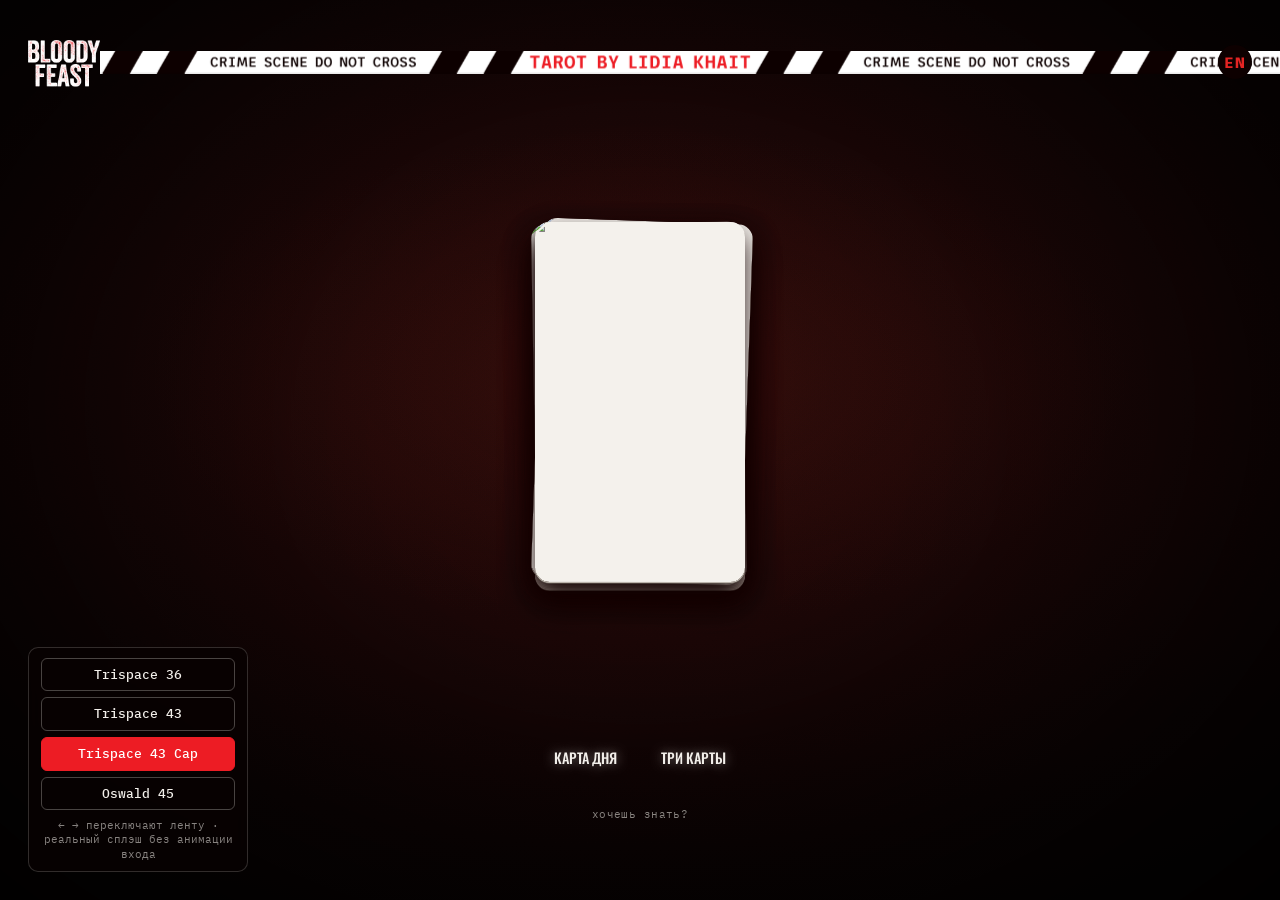
==== commit 720562c2: "Cursor: use Trispace 43 Cap on the splash and Trispace 43 base for the OG preview." ====
--- a/tape-screen.html
+++ b/tape-screen.html
@@ -72,9 +72,9 @@
 </div>
 
 <nav class="tape-picker" id="tapePicker" aria-label="Tape variants">
-  <button type="button" data-tape="Trispace 36.svg" class="is-on">Trispace 36</button>
+  <button type="button" data-tape="Trispace 36.svg">Trispace 36</button>
   <button type="button" data-tape="Trispace 43.svg">Trispace 43</button>
-  <button type="button" data-tape="Trispace 43 Cap.svg">Trispace 43 Cap</button>
+  <button type="button" data-tape="Trispace 43 Cap.svg" class="is-on">Trispace 43 Cap</button>
   <button type="button" data-tape="Oswald 45.svg">Oswald 45</button>
   <div class="hint">← → переключают ленту · реальный сплэш без анимации входа</div>
 </nav>
@@ -86,6 +86,7 @@
   'Trispace 43 Cap.svg',
   'Oswald 45.svg',
 ];
+const DEFAULT_TAPE=2; // Trispace 43 Cap — live site tape
 
 async function loadTape(name){
   const host=document.getElementById('introTape');
@@ -184,7 +185,7 @@
   if(svg) placeTape(svg);
 });
 
-show(0);
+show(DEFAULT_TAPE);
 </script>
 </body>
 </html>
